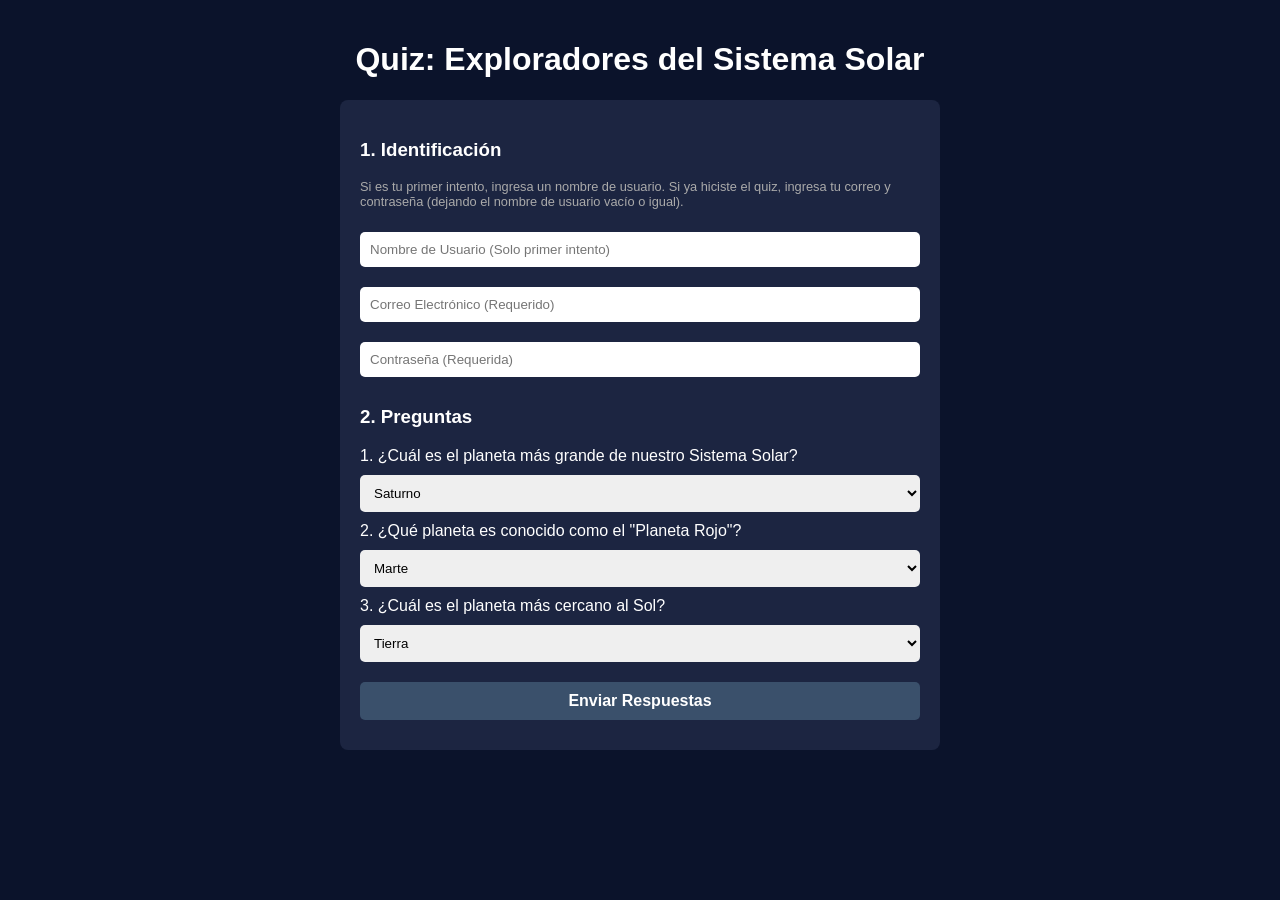
==== index.html @ f081cfd6 "Fix HTML encoding issues in index.html" ====
<!DOCTYPE html>
<html lang="es">
<head>
    <meta charset="UTF-8">
    <meta name="viewport" content="width=device-width, initial-scale=1.0">
    <title>Quiz: El Sistema Solar</title>
    <style>
        body { font-family: Arial, sans-serif; background-color: #0b132b; color: #fff; max-width: 600px; margin: 0 auto; padding: 20px; }
        .card { background-color: #1c2541; padding: 20px; border-radius: 8px; margin-bottom: 20px; }
        input, select, button { width: 100%; padding: 10px; margin: 10px 0; border-radius: 5px; border: none; box-sizing: border-box; }
        button { background-color: #3a506b; color: white; cursor: pointer; font-weight: bold; font-size: 16px; }
        button:hover { background-color: #5bc0be; color: #0b132b;}
        .error { background-color: #ff4d4d; padding: 10px; border-radius: 5px; display: none; margin-bottom: 10px; }
        .success { background-color: #5bc0be; color: #0b132b; padding: 10px; border-radius: 5px; display: none; margin-bottom: 10px; }
        #leaderboard { display: none; }
        table { width: 100%; border-collapse: collapse; margin-top: 15px;}
        th, td { border: 1px solid #3a506b; padding: 8px; text-align: left; }
        th { background-color: #3a506b; }
        .nota { font-size: 0.8em; color: #aaa; }
    </style>
</head>
<body>

    <h1 style="text-align: center;">Quiz: Exploradores del Sistema Solar</h1>
    
    <div id="mensaje-error" class="error"></div>
    <div id="mensaje-exito" class="success"></div>

    <div class="card" id="quiz-container">
        <h3>1. Identificación</h3>
        <p class="nota">Si es tu primer intento, ingresa un nombre de usuario. Si ya hiciste el quiz, ingresa tu correo y contraseña (dejando el nombre de usuario vacío o igual).</p>
        
        <input type="text" id="username" placeholder="Nombre de Usuario (Solo primer intento)">
        <input type="email" id="email" placeholder="Correo Electrónico (Requerido)">
        <input type="password" id="password" placeholder="Contraseña (Requerida)">

        <h3>2. Preguntas</h3>
        <label>1. ¿Cuál es el planeta más grande de nuestro Sistema Solar?</label>
        <select id="p1">
            <option value="A">Saturno</option>
            <option value="B">Júpiter</option>
            <option value="C">Neptuno</option>
        </select>

        <label>2. ¿Qué planeta es conocido como el "Planeta Rojo"?</label>
        <select id="p2">
            <option value="A">Marte</option>
            <option value="B">Venus</option>
            <option value="C">Mercurio</option>
        </select>

        <label>3. ¿Cuál es el planeta más cercano al Sol?</label>
        <select id="p3">
            <option value="A">Tierra</option>
            <option value="B">Venus</option>
            <option value="C">Mercurio</option>
        </select>

        <button id="btn-enviar" onclick="enviarQuiz()">Enviar Respuestas</button>
    </div>

    <!-- Tablero de Posiciones -->
    <div class="card" id="leaderboard">
        <h2>Top Exploradores</h2>
        <table id="tabla-posiciones">
            <thead>
                <tr>
                    <th>Usuario</th>
                    <th>Mejor Puntaje</th>
                </tr>
            </thead>
            <tbody>
                <!-- Se llena por JavaScript -->
            </tbody>
        </table>
        <br>
        <button onclick="reiniciarPantalla()">Hacer otro intento</button>
    </div>

    <script>
        // ⚠️ PEGA AQUÍ TU URL DE GOOGLE APPS SCRIPT
        const GOOGLE_URL = "https://script.google.com/macros/s/AKfycbzWGnxPnf1z-oxw5fHIHZwZWHU0bSuQzIl9vZrvsb5d0QkM4WokxUHAn6pGAInUprq1NQ/exec";

        async function enviarQuiz() {
            const btn = document.getElementById("btn-enviar");
            const msjError = document.getElementById("mensaje-error");
            const msjExito = document.getElementById("mensaje-exito");
            
            // Recolectar datos
            const payload = {
                username: document.getElementById("username").value,
                email: document.getElementById("email").value,
                password: document.getElementById("password").value,
                p1: document.getElementById("p1").value,
                p2: document.getElementById("p2").value,
                p3: document.getElementById("p3").value
            };

            // Validación básica front-end
            if(!payload.email || !payload.password) {
                mostrarError("El correo y la contraseña son obligatorios.");
                return;
            }

            // Preparar UI para el envío
            btn.innerText = "Evaluando en el servidor...";
            btn.disabled = true;
            msjError.style.display = "none";
            msjExito.style.display = "none";

            try {
                // Envío con POST como text/plain para evadir CORS en Github Pages
                const respuesta = await fetch(GOOGLE_URL, {
                    method: 'POST',
                    headers: { 'Content-Type': 'text/plain;charset=utf-8' },
                    body: JSON.stringify(payload)
                });

                const resultado = await respuesta.json();

                if(resultado.estado === "error") {
                    mostrarError(resultado.mensaje);
                    btn.innerText = "Enviar Respuestas";
                    btn.disabled = false;
                } else {
                    // Éxito: Ocultar quiz y mostrar Leaderboard
                    document.getElementById("quiz-container").style.display = "none";
                    document.getElementById("leaderboard").style.display = "block";
                    
                    msjExito.innerHTML = `¡Examen evaluado! Obtuviste <strong>${resultado.puntajeObtenido} de 3</strong> puntos.<br>Te quedan ${resultado.intentosRestantes} intentos.`;
                    msjExito.style.display = "block";

                    // Construir la tabla
                    const tbody = document.querySelector("#tabla-posiciones tbody");
                    tbody.innerHTML = "";
                    resultado.leaderboard.forEach(fila => {
                        tbody.innerHTML += `<tr><td>${fila.user}</td><td>${fila.score} / 3</td></tr>`;
                    });
                }
            } catch (error) {
                mostrarError("Error de conexión con el servidor.");
                btn.innerText = "Enviar Respuestas";
                btn.disabled = false;
            }
        }

        function mostrarError(texto) {
            const msjError = document.getElementById("mensaje-error");
            msjError.innerText = texto;
            msjError.style.display = "block";
        }

        function reiniciarPantalla() {
            document.getElementById("quiz-container").style.display = "block";
            document.getElementById("leaderboard").style.display = "none";
            document.getElementById("mensaje-exito").style.display = "none";
            document.getElementById("btn-enviar").innerText = "Enviar Respuestas";
            document.getElementById("btn-enviar").disabled = false;
            // Limpiamos solo las opciones, mantenemos email y password cargados
            document.getElementById("p1").value = "A";
            document.getElementById("p2").value = "A";
            document.getElementById("p3").value = "A";
        }
    </script>
</body>
</html>
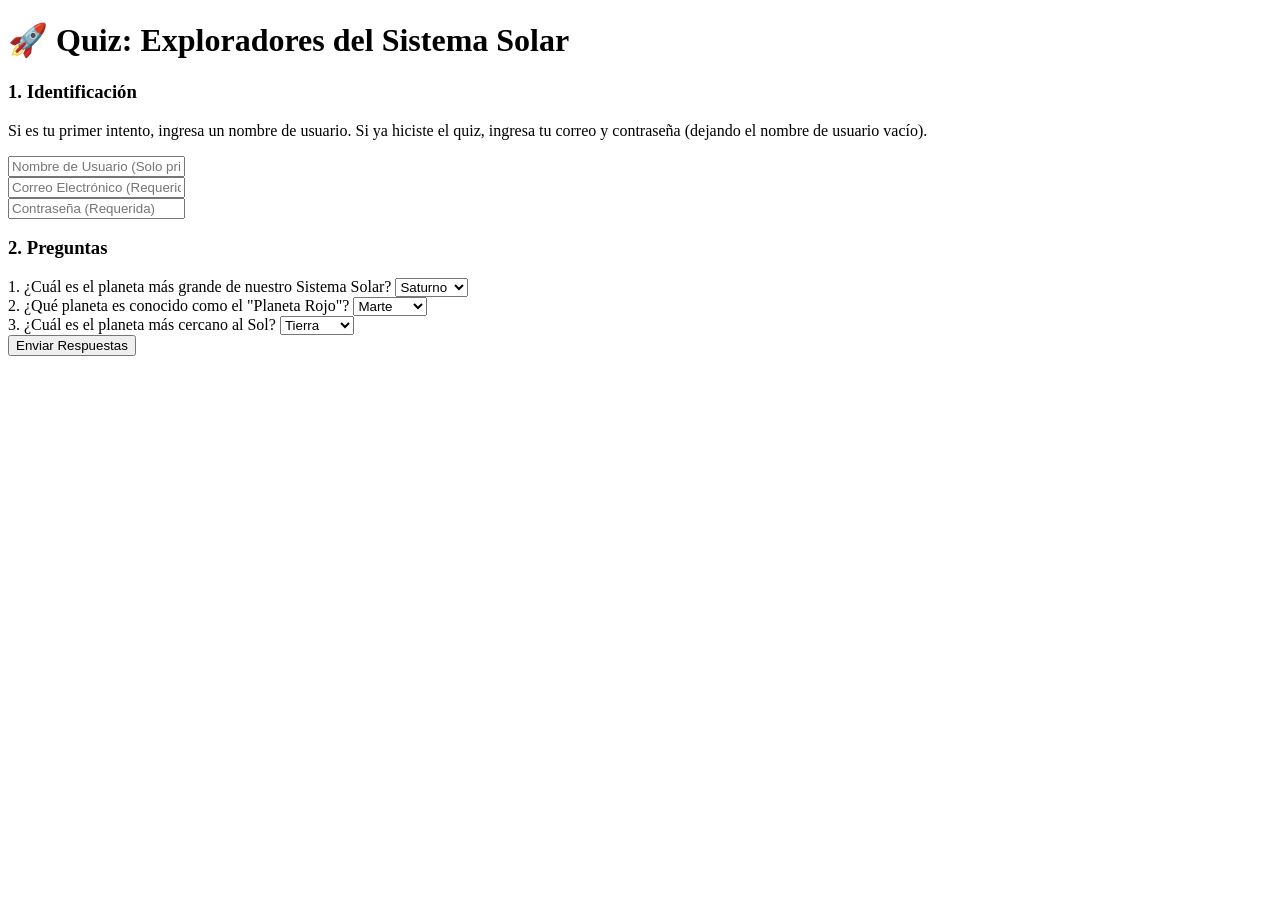
==== commit 1adea9a4: "Refactor index.html for improved layout and styles Updated the HTML structure and styling for the so" ====
--- a/index.html
+++ b/index.html
@@ -4,163 +4,86 @@
     <meta charset="UTF-8">
     <meta name="viewport" content="width=device-width, initial-scale=1.0">
     <title>Quiz: El Sistema Solar</title>
-    <style>
-        body { font-family: Arial, sans-serif; background-color: #0b132b; color: #fff; max-width: 600px; margin: 0 auto; padding: 20px; }
-        .card { background-color: #1c2541; padding: 20px; border-radius: 8px; margin-bottom: 20px; }
-        input, select, button { width: 100%; padding: 10px; margin: 10px 0; border-radius: 5px; border: none; box-sizing: border-box; }
-        button { background-color: #3a506b; color: white; cursor: pointer; font-weight: bold; font-size: 16px; }
-        button:hover { background-color: #5bc0be; color: #0b132b;}
-        .error { background-color: #ff4d4d; padding: 10px; border-radius: 5px; display: none; margin-bottom: 10px; }
-        .success { background-color: #5bc0be; color: #0b132b; padding: 10px; border-radius: 5px; display: none; margin-bottom: 10px; }
-        #leaderboard { display: none; }
-        table { width: 100%; border-collapse: collapse; margin-top: 15px;}
-        th, td { border: 1px solid #3a506b; padding: 8px; text-align: left; }
-        th { background-color: #3a506b; }
-        .nota { font-size: 0.8em; color: #aaa; }
-    </style>
+    <link rel="stylesheet" href="style.css">
 </head>
 <body>
 
-    <h1 style="text-align: center;">Quiz: Exploradores del Sistema Solar</h1>
-    
-    <div id="mensaje-error" class="error"></div>
-    <div id="mensaje-exito" class="success"></div>
+    <div class="contenedor-principal">
+        <h1 class="titulo-quiz">🚀 Quiz: Exploradores del Sistema Solar</h1>
+        
+        <div id="mensaje-error" class="alerta alerta-error"></div>
+        <div id="mensaje-exito" class="alerta alerta-exito"></div>
 
-    <div class="card" id="quiz-container">
-        <h3>1. Identificación</h3>
-        <p class="nota">Si es tu primer intento, ingresa un nombre de usuario. Si ya hiciste el quiz, ingresa tu correo y contraseña (dejando el nombre de usuario vacío o igual).</p>
-        
-        <input type="text" id="username" placeholder="Nombre de Usuario (Solo primer intento)">
-        <input type="email" id="email" placeholder="Correo Electrónico (Requerido)">
-        <input type="password" id="password" placeholder="Contraseña (Requerida)">
+        <div class="card" id="quiz-container">
+            <form id="formulario-quiz">
+                <div class="seccion">
+                    <h3>1. Identificación</h3>
+                    <p class="nota">Si es tu primer intento, ingresa un nombre de usuario. Si ya hiciste el quiz, ingresa tu correo y contraseña (dejando el nombre de usuario vacío).</p>
+                    
+                    <div class="grupo-input">
+                        <input type="text" id="username" placeholder="Nombre de Usuario (Solo primer intento)">
+                    </div>
+                    <div class="grupo-input">
+                        <input type="email" id="email" placeholder="Correo Electrónico (Requerido)" required>
+                    </div>
+                    <div class="grupo-input">
+                        <input type="password" id="password" placeholder="Contraseña (Requerida)" required>
+                    </div>
+                </div>
 
-        <h3>2. Preguntas</h3>
-        <label>1. ¿Cuál es el planeta más grande de nuestro Sistema Solar?</label>
-        <select id="p1">
-            <option value="A">Saturno</option>
-            <option value="B">Júpiter</option>
-            <option value="C">Neptuno</option>
-        </select>
+                <div class="seccion">
+                    <h3>2. Preguntas</h3>
+                    
+                    <div class="grupo-input">
+                        <label>1. ¿Cuál es el planeta más grande de nuestro Sistema Solar?</label>
+                        <select id="p1">
+                            <option value="A">Saturno</option>
+                            <option value="B">Júpiter</option>
+                            <option value="C">Neptuno</option>
+                        </select>
+                    </div>
 
-        <label>2. ¿Qué planeta es conocido como el "Planeta Rojo"?</label>
-        <select id="p2">
-            <option value="A">Marte</option>
-            <option value="B">Venus</option>
-            <option value="C">Mercurio</option>
-        </select>
+                    <div class="grupo-input">
+                        <label>2. ¿Qué planeta es conocido como el "Planeta Rojo"?</label>
+                        <select id="p2">
+                            <option value="A">Marte</option>
+                            <option value="B">Venus</option>
+                            <option value="C">Mercurio</option>
+                        </select>
+                    </div>
 
-        <label>3. ¿Cuál es el planeta más cercano al Sol?</label>
-        <select id="p3">
-            <option value="A">Tierra</option>
-            <option value="B">Venus</option>
-            <option value="C">Mercurio</option>
-        </select>
+                    <div class="grupo-input">
+                        <label>3. ¿Cuál es el planeta más cercano al Sol?</label>
+                        <select id="p3">
+                            <option value="A">Tierra</option>
+                            <option value="B">Venus</option>
+                            <option value="C">Mercurio</option>
+                        </select>
+                    </div>
+                </div>
 
-        <button id="btn-enviar" onclick="enviarQuiz()">Enviar Respuestas</button>
+                <button type="submit" id="btn-enviar" class="btn-primario">Enviar Respuestas</button>
+            </form>
+        </div>
+
+        <div class="card" id="leaderboard" style="display: none;">
+            <h2 class="titulo-leaderboard">🏆 Top Exploradores</h2>
+            <div class="tabla-contenedor">
+                <table id="tabla-posiciones">
+                    <thead>
+                        <tr>
+                            <th>Usuario</th>
+                            <th>Mejor Puntaje</th>
+                        </tr>
+                    </thead>
+                    <tbody>
+                        </tbody>
+                </table>
+            </div>
+            <button onclick="reiniciarPantalla()" class="btn-secundario">Hacer otro intento</button>
+        </div>
     </div>
 
-    <!-- Tablero de Posiciones -->
-    <div class="card" id="leaderboard">
-        <h2>Top Exploradores</h2>
-        <table id="tabla-posiciones">
-            <thead>
-                <tr>
-                    <th>Usuario</th>
-                    <th>Mejor Puntaje</th>
-                </tr>
-            </thead>
-            <tbody>
-                <!-- Se llena por JavaScript -->
-            </tbody>
-        </table>
-        <br>
-        <button onclick="reiniciarPantalla()">Hacer otro intento</button>
-    </div>
-
-    <script>
-        // ⚠️ PEGA AQUÍ TU URL DE GOOGLE APPS SCRIPT
-        const GOOGLE_URL = "https://script.google.com/macros/s/AKfycbzWGnxPnf1z-oxw5fHIHZwZWHU0bSuQzIl9vZrvsb5d0QkM4WokxUHAn6pGAInUprq1NQ/exec";
-
-        async function enviarQuiz() {
-            const btn = document.getElementById("btn-enviar");
-            const msjError = document.getElementById("mensaje-error");
-            const msjExito = document.getElementById("mensaje-exito");
-            
-            // Recolectar datos
-            const payload = {
-                username: document.getElementById("username").value,
-                email: document.getElementById("email").value,
-                password: document.getElementById("password").value,
-                p1: document.getElementById("p1").value,
-                p2: document.getElementById("p2").value,
-                p3: document.getElementById("p3").value
-            };
-
-            // Validación básica front-end
-            if(!payload.email || !payload.password) {
-                mostrarError("El correo y la contraseña son obligatorios.");
-                return;
-            }
-
-            // Preparar UI para el envío
-            btn.innerText = "Evaluando en el servidor...";
-            btn.disabled = true;
-            msjError.style.display = "none";
-            msjExito.style.display = "none";
-
-            try {
-                // Envío con POST como text/plain para evadir CORS en Github Pages
-                const respuesta = await fetch(GOOGLE_URL, {
-                    method: 'POST',
-                    headers: { 'Content-Type': 'text/plain;charset=utf-8' },
-                    body: JSON.stringify(payload)
-                });
-
-                const resultado = await respuesta.json();
-
-                if(resultado.estado === "error") {
-                    mostrarError(resultado.mensaje);
-                    btn.innerText = "Enviar Respuestas";
-                    btn.disabled = false;
-                } else {
-                    // Éxito: Ocultar quiz y mostrar Leaderboard
-                    document.getElementById("quiz-container").style.display = "none";
-                    document.getElementById("leaderboard").style.display = "block";
-                    
-                    msjExito.innerHTML = `¡Examen evaluado! Obtuviste <strong>${resultado.puntajeObtenido} de 3</strong> puntos.<br>Te quedan ${resultado.intentosRestantes} intentos.`;
-                    msjExito.style.display = "block";
-
-                    // Construir la tabla
-                    const tbody = document.querySelector("#tabla-posiciones tbody");
-                    tbody.innerHTML = "";
-                    resultado.leaderboard.forEach(fila => {
-                        tbody.innerHTML += `<tr><td>${fila.user}</td><td>${fila.score} / 3</td></tr>`;
-                    });
-                }
-            } catch (error) {
-                mostrarError("Error de conexión con el servidor.");
-                btn.innerText = "Enviar Respuestas";
-                btn.disabled = false;
-            }
-        }
-
-        function mostrarError(texto) {
-            const msjError = document.getElementById("mensaje-error");
-            msjError.innerText = texto;
-            msjError.style.display = "block";
-        }
-
-        function reiniciarPantalla() {
-            document.getElementById("quiz-container").style.display = "block";
-            document.getElementById("leaderboard").style.display = "none";
-            document.getElementById("mensaje-exito").style.display = "none";
-            document.getElementById("btn-enviar").innerText = "Enviar Respuestas";
-            document.getElementById("btn-enviar").disabled = false;
-            // Limpiamos solo las opciones, mantenemos email y password cargados
-            document.getElementById("p1").value = "A";
-            document.getElementById("p2").value = "A";
-            document.getElementById("p3").value = "A";
-        }
-    </script>
+    <script src="script.js"></script>
 </body>
 </html>
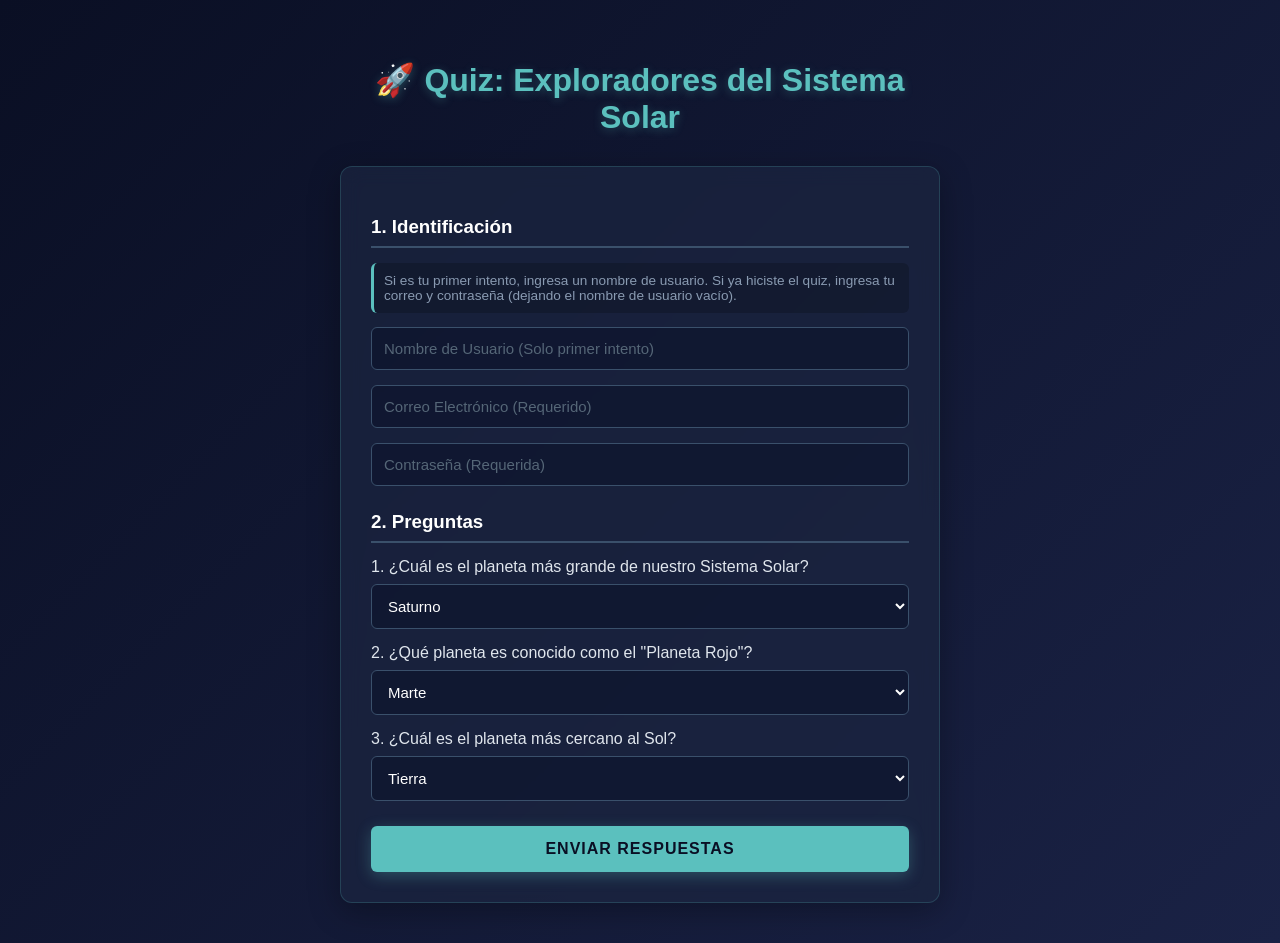
==== commit f0266f36: "Mejoras de seguridad: SHA-256, Anti-Fuerza Bruta, Anti-Enumeración, Evasión CSV Injection y LockServ" ====
--- a/index.html
+++ b/index.html
@@ -15,7 +15,7 @@
         <div id="mensaje-exito" class="alerta alerta-exito"></div>
 
         <div class="card" id="quiz-container">
-            <form id="formulario-quiz">
+            <form id="formulario-quiz" autocomplete="off">
                 <div class="seccion">
                     <h3>1. Identificación</h3>
                     <p class="nota">Si es tu primer intento, ingresa un nombre de usuario. Si ya hiciste el quiz, ingresa tu correo y contraseña (dejando el nombre de usuario vacío).</p>
--- a/style.css
+++ b/style.css
@@ -0,0 +1,215 @@
+/* Variables para colores y estilos globales */
+:root {
+    --bg-dark: #0a0f24;
+    --bg-gradient: linear-gradient(135deg, #0a0f24 0%, #1a2245 100%);
+    --card-bg: rgba(28, 37, 65, 0.7);
+    --card-border: rgba(91, 192, 190, 0.2);
+    --text-main: #e0e6ed;
+    --text-muted: #8a9bb2;
+    --primary: #5bc0be;
+    --primary-hover: #3a8a89;
+    --secondary: #3a506b;
+    --error: #ff4d4d;
+    --success: #2ecc71;
+}
+
+body {
+    font-family: 'Segoe UI', Roboto, Helvetica, Arial, sans-serif;
+    background: var(--bg-gradient);
+    color: var(--text-main);
+    margin: 0;
+    padding: 20px;
+    min-height: 100vh;
+    display: flex;
+    justify-content: center;
+    align-items: flex-start;
+}
+
+.contenedor-principal {
+    width: 100%;
+    max-width: 600px;
+    margin-top: 20px;
+}
+
+.titulo-quiz {
+    text-align: center;
+    color: var(--primary);
+    text-shadow: 0 2px 10px rgba(91, 192, 190, 0.3);
+    margin-bottom: 30px;
+}
+
+/* Estilos de Tarjeta (Glassmorphism) */
+.card {
+    background: var(--card-bg);
+    backdrop-filter: blur(10px);
+    -webkit-backdrop-filter: blur(10px);
+    border: 1px solid var(--card-border);
+    padding: 30px;
+    border-radius: 12px;
+    box-shadow: 0 8px 32px rgba(0, 0, 0, 0.3);
+    margin-bottom: 20px;
+}
+
+.seccion {
+    margin-bottom: 25px;
+}
+
+.seccion h3 {
+    color: #fff;
+    border-bottom: 2px solid var(--secondary);
+    padding-bottom: 8px;
+    margin-bottom: 15px;
+}
+
+.nota {
+    font-size: 0.85em;
+    color: var(--text-muted);
+    background: rgba(0,0,0,0.2);
+    padding: 10px;
+    border-radius: 6px;
+    border-left: 3px solid var(--primary);
+}
+
+/* Entradas de formulario */
+.grupo-input {
+    margin-bottom: 15px;
+}
+
+.grupo-input label {
+    display: block;
+    margin-bottom: 8px;
+    font-weight: 500;
+}
+
+input, select {
+    width: 100%;
+    padding: 12px;
+    background-color: rgba(11, 19, 43, 0.6);
+    border: 1px solid var(--secondary);
+    color: white;
+    border-radius: 6px;
+    box-sizing: border-box;
+    font-size: 15px;
+    transition: all 0.3s ease;
+}
+
+input:focus, select:focus {
+    outline: none;
+    border-color: var(--primary);
+    box-shadow: 0 0 8px rgba(91, 192, 190, 0.4);
+}
+
+input::placeholder {
+    color: #556677;
+}
+
+/* Botones */
+button {
+    width: 100%;
+    padding: 14px;
+    border: none;
+    border-radius: 6px;
+    font-size: 16px;
+    font-weight: bold;
+    cursor: pointer;
+    transition: all 0.3s ease;
+    text-transform: uppercase;
+    letter-spacing: 1px;
+}
+
+.btn-primario {
+    background-color: var(--primary);
+    color: var(--bg-dark);
+    box-shadow: 0 4px 15px rgba(91, 192, 190, 0.3);
+}
+
+.btn-primario:hover:not(:disabled) {
+    background-color: var(--primary-hover);
+    transform: translateY(-2px);
+}
+
+.btn-primario:disabled {
+    background-color: var(--secondary);
+    color: #aaa;
+    cursor: not-allowed;
+    box-shadow: none;
+}
+
+.btn-secundario {
+    background-color: transparent;
+    border: 2px solid var(--secondary);
+    color: white;
+    margin-top: 20px;
+}
+
+.btn-secundario:hover {
+    background-color: var(--secondary);
+}
+
+/* Alertas */
+.alerta {
+    padding: 15px;
+    border-radius: 8px;
+    margin-bottom: 20px;
+    display: none;
+    font-weight: 500;
+    animation: fadeIn 0.3s ease;
+}
+
+.alerta-error {
+    background-color: rgba(255, 77, 77, 0.15);
+    border: 1px solid var(--error);
+    color: #ff8080;
+}
+
+.alerta-exito {
+    background-color: rgba(46, 204, 113, 0.15);
+    border: 1px solid var(--success);
+    color: #82e0aa;
+}
+
+/* Tabla Leaderboard */
+.titulo-leaderboard {
+    text-align: center;
+    color: gold;
+    text-shadow: 0 2px 10px rgba(255, 215, 0, 0.2);
+}
+
+.tabla-contenedor {
+    overflow-x: auto;
+}
+
+table {
+    width: 100%;
+    border-collapse: separate;
+    border-spacing: 0;
+    margin-top: 15px;
+    border-radius: 8px;
+    overflow: hidden;
+}
+
+th, td {
+    padding: 12px 15px;
+    text-align: left;
+}
+
+th {
+    background-color: var(--secondary);
+    color: white;
+    font-weight: 600;
+}
+
+td {
+    background-color: rgba(11, 19, 43, 0.4);
+    border-bottom: 1px solid rgba(255, 255, 255, 0.05);
+}
+
+tbody tr:hover td {
+    background-color: rgba(91, 192, 190, 0.1);
+}
+
+/* Animaciones */
+@keyframes fadeIn {
+    from { opacity: 0; transform: translateY(-10px); }
+    to { opacity: 1; transform: translateY(0); }
+}
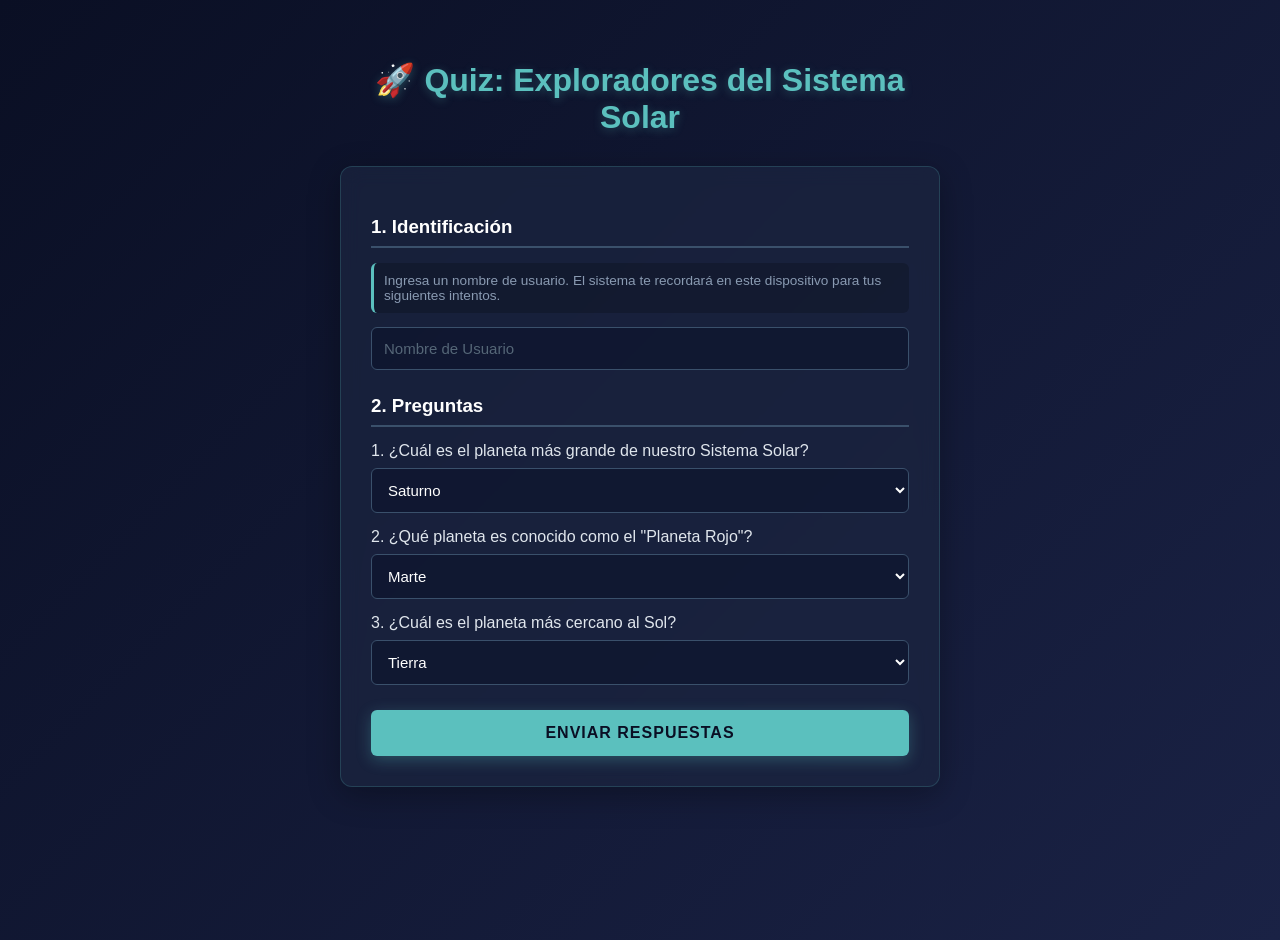
==== commit fd38dae5: "feat: migrar autenticacion a tokens por usuario sin contrasena - Eliminar campos de email y password" ====
--- a/index.html
+++ b/index.html
@@ -18,16 +18,10 @@
             <form id="formulario-quiz" autocomplete="off">
                 <div class="seccion">
                     <h3>1. Identificación</h3>
-                    <p class="nota">Si es tu primer intento, ingresa un nombre de usuario. Si ya hiciste el quiz, ingresa tu correo y contraseña (dejando el nombre de usuario vacío).</p>
+                    <p class="nota">Ingresa un nombre de usuario. El sistema te recordará en este dispositivo para tus siguientes intentos.</p>
                     
                     <div class="grupo-input">
-                        <input type="text" id="username" placeholder="Nombre de Usuario (Solo primer intento)">
-                    </div>
-                    <div class="grupo-input">
-                        <input type="email" id="email" placeholder="Correo Electrónico (Requerido)" required>
-                    </div>
-                    <div class="grupo-input">
-                        <input type="password" id="password" placeholder="Contraseña (Requerida)" required>
+                        <input type="text" id="username" placeholder="Nombre de Usuario" required>
                     </div>
                 </div>
 
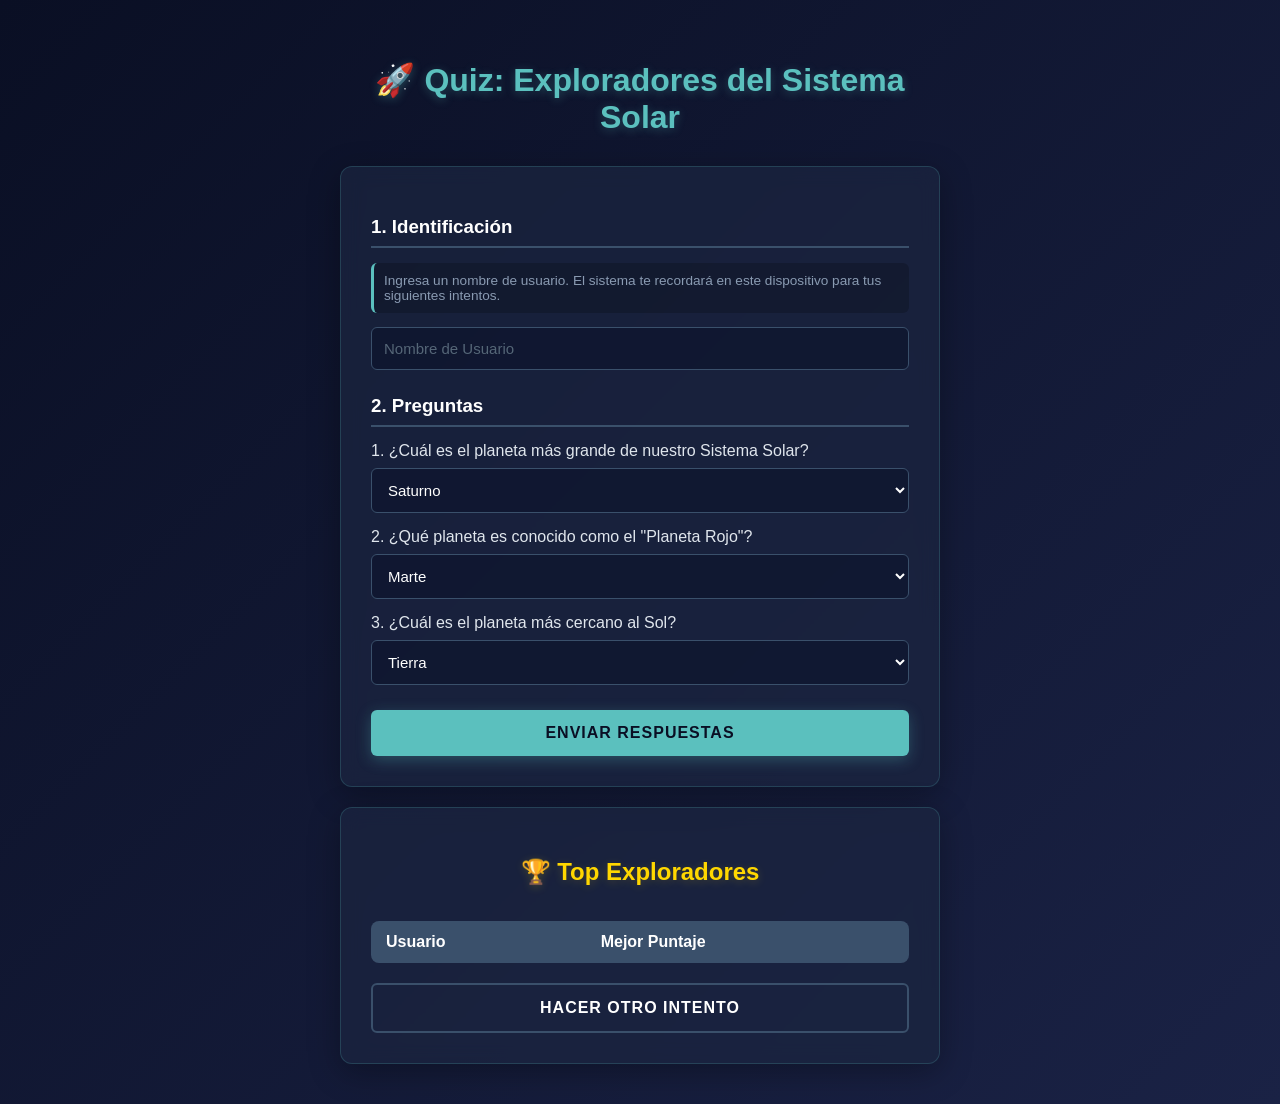
==== commit cd631732: "Seguridad: CSP, expiracion de token 7 dias (cliente + servidor), fix innerHTML" ====
--- a/index.html
+++ b/index.html
@@ -3,6 +3,7 @@
 <head>
     <meta charset="UTF-8">
     <meta name="viewport" content="width=device-width, initial-scale=1.0">
+    <meta http-equiv="Content-Security-Policy" content="default-src 'none'; script-src 'self'; style-src 'self'; connect-src https://script.google.com; form-action 'self';">
     <title>Quiz: El Sistema Solar</title>
     <link rel="stylesheet" href="style.css">
 </head>
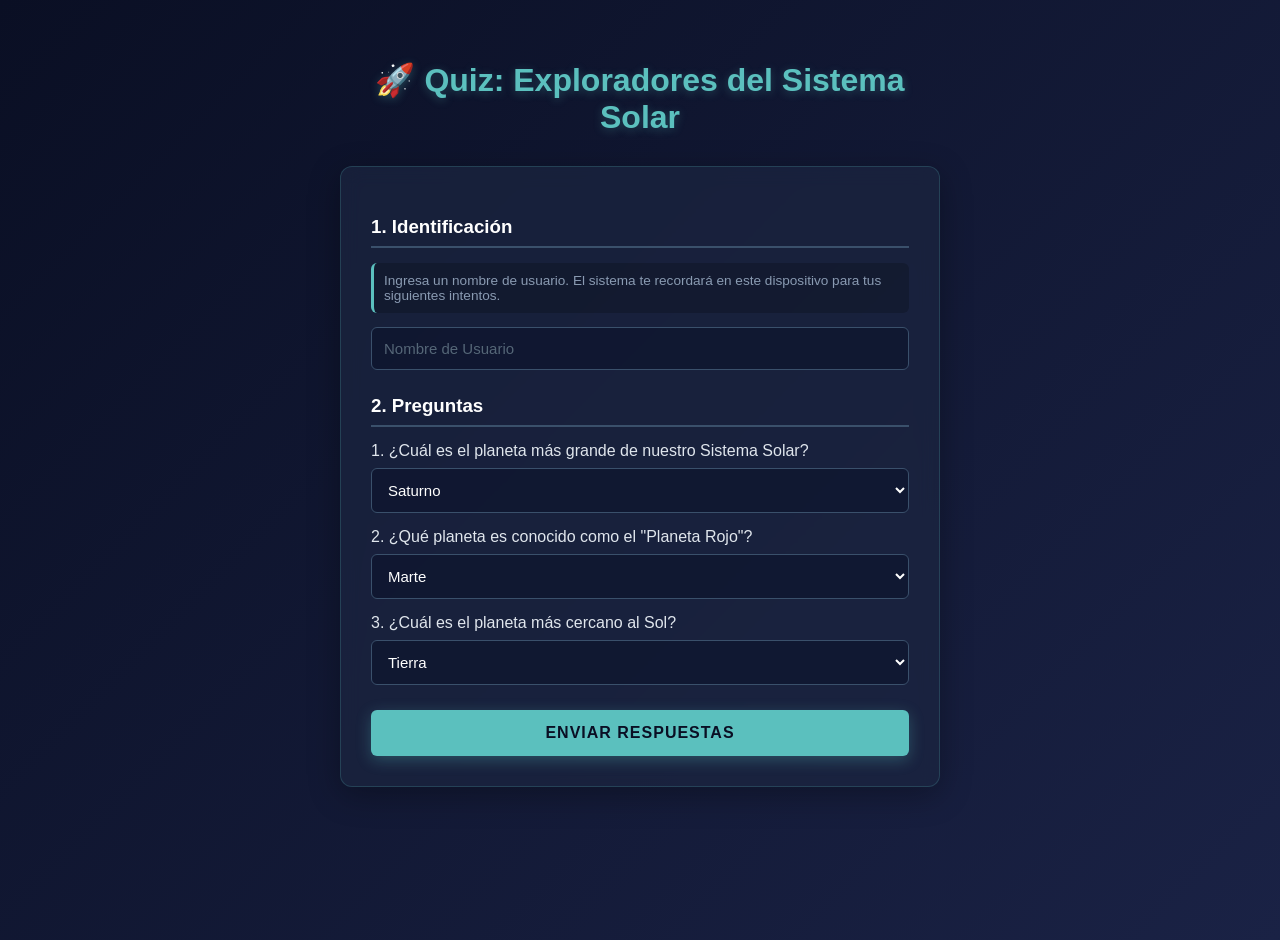
==== commit 377b39b0: "Fix: mover display:none del leaderboard a CSS (bloqueado por CSP)" ====
--- a/index.html
+++ b/index.html
@@ -61,7 +61,7 @@
             </form>
         </div>
 
-        <div class="card" id="leaderboard" style="display: none;">
+        <div class="card" id="leaderboard">
             <h2 class="titulo-leaderboard">🏆 Top Exploradores</h2>
             <div class="tabla-contenedor">
                 <table id="tabla-posiciones">
--- a/style.css
+++ b/style.css
@@ -169,6 +169,10 @@
 }
 
 /* Tabla Leaderboard */
+#leaderboard {
+    display: none;
+}
+
 .titulo-leaderboard {
     text-align: center;
     color: gold;
